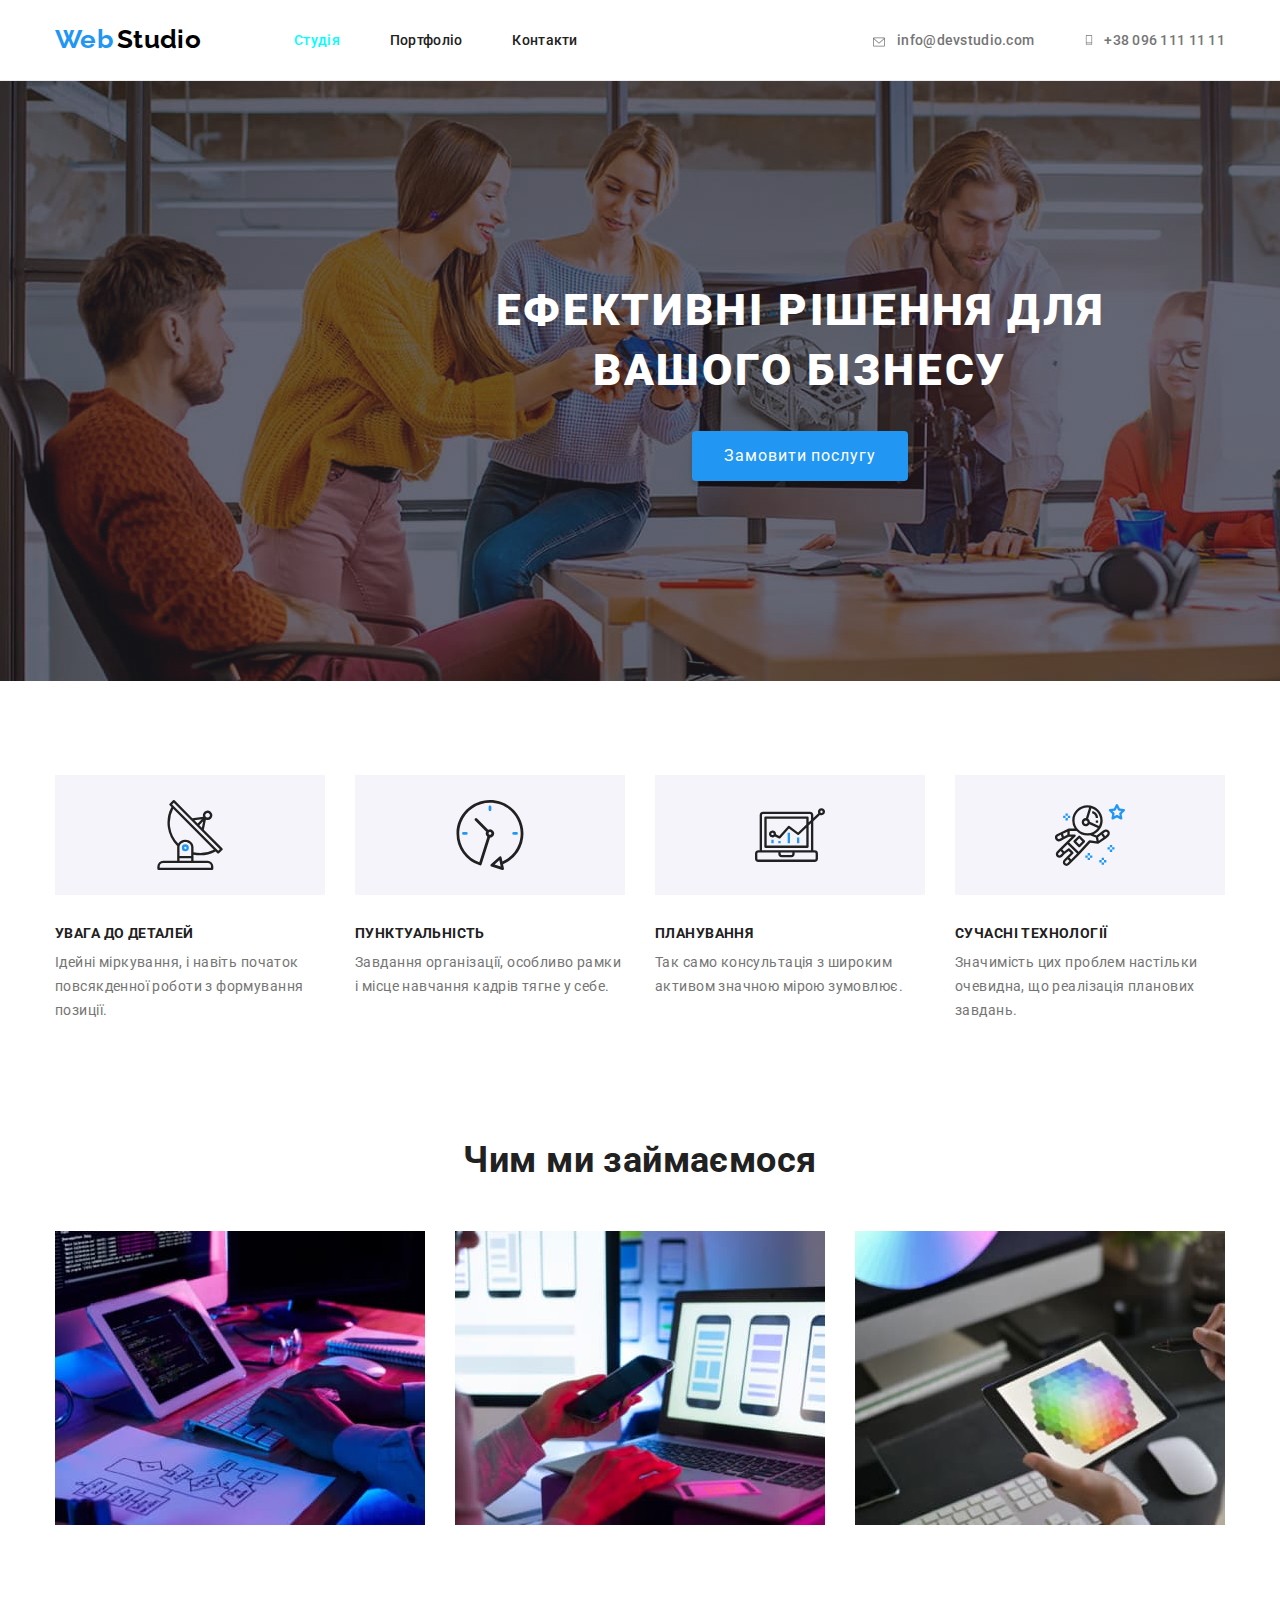
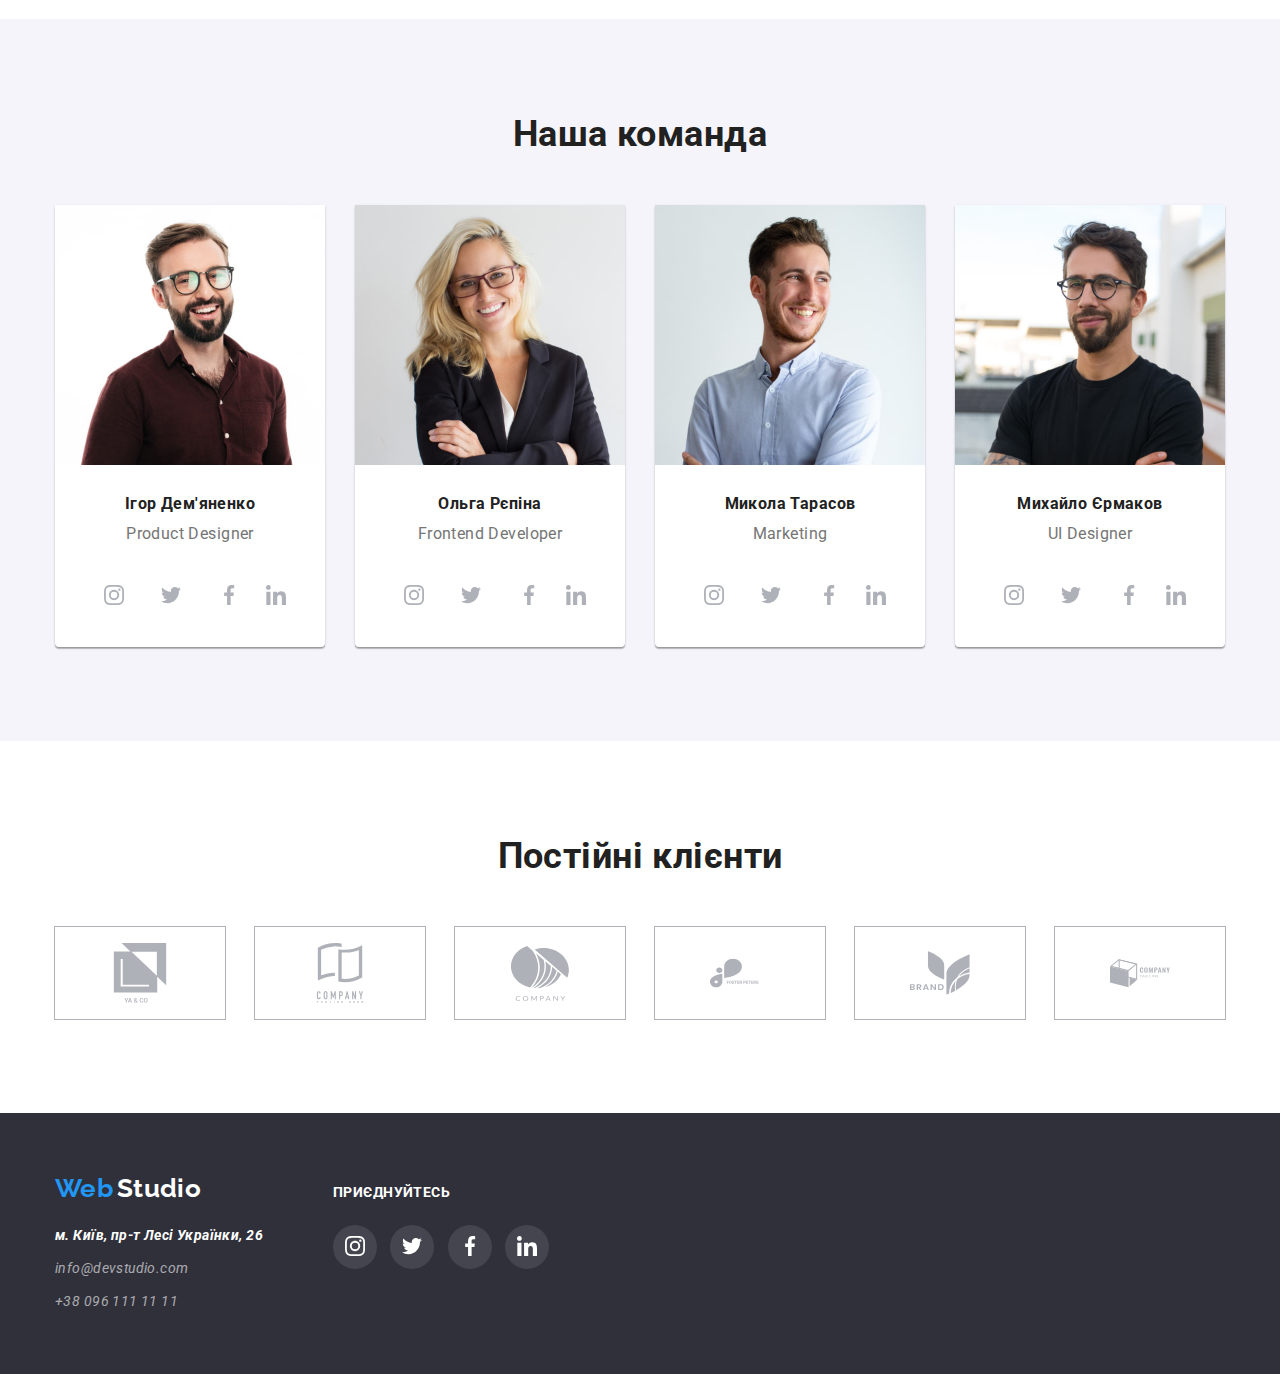
==== index.html @ c8d05479 "hw" ====
<!DOCTYPE html>
<html lang="uk">
  <head>
    <meta charset="UTF-8" />
    <meta http-equiv="X-UA-Compatible" content="IE=edge" />
    <meta name="viewport" content="width=, initial-scale=1.0" />
    <title>Студія</title>

    <link
      href="https://fonts.googleapis.com/css2?family=Raleway:wght@700&family=Roboto:wght@400;500;700;900&display=swap"
      rel="stylesheet"
    />
    <link
      rel="stylesheet"
      href="https://cdnjs.cloudflare.com/ajax/libs/modern-normalize/1.1.0/modern-normalize.min.css"
    />
    <link rel="stylesheet" href="./styles/styles.css" />
  </head>
  <body class="page">
    <header class="header">
      <div class="container">
        <div class="main-nav">
          <a href="https://denysabramets.github.io/goit-markup-hw-02/index.html" class="logo ">
            <span lang="en" class="logo-link">Web</span>
            <span lang="en" class="logo-black">Studio</span>
          </a>
          
          <nav>
            <ul class="site-nav list">
              <li class="item"><a href="./index.html" class="link current">Студія</a></li>
              <li class="item"><a href="./portfolio.html" class="link">Портфоліо</a></li>
              <li class="item"><a href="#" class="link">Контакти</a></li>
            </ul>
          </nav>
          <ul class="link-nav list">
            <li class="item " >
              
              <a href="mailto:info@devstudio.com" class="link"><svg width="16px" height="12px" class="icon-mail"><use href="./images/icon.svg#icon-mail"></use></svg>info@devstudio.com</a 
                
              >
            </li>
            <li class="item logo-phone">
              <a href="tel:+380961111111" class="link"><svg width="10px" height="16px" class="icon-mail">
                <use href="./images/icon.svg#icon-Phone"></use>
              </svg>+38 096 111 11 11</a>
            </li>
          </ul>
        </div>
    </div>
    </header>
    <main>
      <section class="hero">
        <h1 class="title">Ефективні рішення для <br> вашого бізнесу</h1>
        <button type="button" class="button">Замовити послугу</button>
      </section>
      <section class="section first">
        <h2 hidden class="visually-hidden">наші особливості</h2>
        <div class="container">
          
          <ul class="features list">
          <li class="box ">
            <div class="icon-features"><svg width="70px" height="70px">
              <use href="./images/icon.svg#icon-antenna"></use>
            </svg></div>
            <h3 class="features-title" >УВАГА ДО ДЕТАЛЕЙ</h3>
            <p class="features-text">
              Ідейні міркування, і навіть початок повсякденної роботи з
              формування позиції.
            </p>
          </li>
          <li class="box ">
            <div class="icon-features"><svg width="70px" height="70px">
                <use href="./images/icon.svg#icon-clock"></use>
              </svg></div>
            <h3 class="features-title">ПУНКТУАЛЬНІСТЬ</h3>
            <p class="features-text">
              Завдання організації, особливо рамки і місце навчання кадрів тягне
              у себе.
            </p>
          </li>
          <li class="box ">
            <div class="icon-features"><svg width="70px" height="70px">
                <use href="./images/icon.svg#icon-diagram"></use>
              </svg></div>
            <h3 class="features-title">ПЛАНУВАННЯ</h3>
            <p class="features-text">
              Так само консультація з широким активом значною мірою зумовлює.
            </p>
          </li>
          <li class="box ">
            <div class="icon-features"><svg width="70px" height="70px">
                <use href="./images/icon.svg#icon-astronaut"></use>
              </svg></div>
            <h3 class="features-title">СУЧАСНІ ТЕХНОЛОГІЇ</h3>
            <p class="features-text">
              Значимість цих проблем настільки очевидна, що реалізація планових
              завдань.
            </p>
          </li>
        </ul></div>
      </section>
      
      <section class="section ">
        <div class="container">
          <h2 class="item">Чим ми займаємося</h2>
          <div class="flex">
          <img class="box" src="./images/box7.jpg" alt="робота за планшетом" width="370" height="294" />
          <img class="box" src="./images/box6.jpg" alt="робота за телефоном і ноутбуком" width="370"  height="294"/>
          <img class="box" src="./images/box5.jpg" alt="робота за маленьким планшетом" width="370" height="294" /></div>
        </div>
      </section>
      <section class="section last">
    
        <div class="container">
          <h2 class="team">Наша команда</h2>
          <ul class="list-team list">
          <li class="section-image">
            <img class="img" src="./images/box4.jpg" alt="людина яка працює в компаніЇ" width="270" height="260"/>
            <h3 class="name">Ігор Дем'яненко</h3>
            <p lang="en" class="text">Product Designer</p>
            <div >
              <ul class=" list">
                <li class="icon-team">
                  <a href="https://www.instagram.com/" target="blank" rel="noreferrer noopener">
                  <svg class="icon-sprite" width="20px" height="20px">
                  <use href="./images/icon.svg#icon-instagram"></use>
                </svg></a></li>
                <li class="icon-team">
                  <a href="https://twitter.com/" target="blank" rel="noreferrer noopener">
                    <svg class="icon-sprite" width="20px" height="20px">
                      <use href="./images/icon.svg#icon-twitter"></use>
                    </svg></a>
                </svg></li>
                <li class="icon-team"><a href="https://www.facebook.com/" target="blank" rel="noreferrer noopener">
                  <svg class="icon-sprite" width="20px" height="20px">
                    <use href="./images/icon.svg#icon-facebook"></use>
                  </svg></a></li>
                <li class="icon-team"><a href="https://www.linkedin.com/" target="blank" rel="noreferrer noopener">
                  <svg class="icon-sprite" width="20px" height="20px">
                    <use href="./images/icon.svg#icon-linkedin"></use>
                  </svg></a></li>
              </ul>
              
              
            </div>
          </li>
          <li class="section-image">
            <img class="img" src="./images/box3.jpg" alt="людина яка працює в компаніЇ" width="270" height="260"/>
            <h3 class="name">Ольга Рєпіна</h3>
            <p lang="en" class="text">Frontend Developer</p>
            <div>
              <ul class=" list">
                <li class="icon-team">
                  <a href="https://www.instagram.com/" target="blank" rel="noreferrer noopener">
                    <svg class="icon-sprite" width="20px" height="20px">
                      <use href="./images/icon.svg#icon-instagram"></use>
                    </svg></a>
                </li>
                <li class="icon-team">
                  <a href="https://twitter.com/" target="blank" rel="noreferrer noopener">
                    <svg class="icon-sprite" width="20px" height="20px">
                      <use href="./images/icon.svg#icon-twitter"></use>
                    </svg></a>
                  </svg>
                </li>
                <li class="icon-team"><a href="https://www.facebook.com/" target="blank" rel="noreferrer noopener">
                    <svg class="icon-sprite" width="20px" height="20px">
                      <use href="./images/icon.svg#icon-facebook"></use>
                    </svg></a></li>
                <li class="icon-team"><a href="https://www.linkedin.com/" target="blank" rel="noreferrer noopener">
                    <svg class="icon-sprite" width="20px" height="20px">
                      <use href="./images/icon.svg#icon-linkedin"></use>
                    </svg></a></li>
              </ul>
            
            
            </div>
          </li>
          <li class="section-image">
            <img class="img" src="./images/box2.jpg" alt="людина яка працює в компаніЇ" width="270" height="260"/>
            <h3 class="name">Микола Тарасов</h3>
            <p lang="en" class="text">Marketing</p>
            <div>
              <ul class=" list">
                <li class="icon-team">
                  <a href="https://www.instagram.com/" target="blank" rel="noreferrer noopener">
                    <svg class="icon-sprite" width="20px" height="20px">
                      <use href="./images/icon.svg#icon-instagram"></use>
                    </svg></a>
                </li>
                <li class="icon-team">
                  <a href="https://twitter.com/" target="blank" rel="noreferrer noopener">
                    <svg class="icon-sprite" width="20px" height="20px">
                      <use href="./images/icon.svg#icon-twitter"></use>
                    </svg></a>
                  </svg>
                </li>
                <li class="icon-team"><a href="https://www.facebook.com/" target="blank" rel="noreferrer noopener">
                    <svg class="icon-sprite" width="20px" height="20px">
                      <use href="./images/icon.svg#icon-facebook"></use>
                    </svg></a></li>
                <li class="icon-team"><a href="https://www.linkedin.com/" target="blank" rel="noreferrer noopener">
                    <svg class="icon-sprite" width="20px" height="20px">
                      <use href="./images/icon.svg#icon-linkedin"></use>
                    </svg></a></li>
              </ul>
            
            
            </div>
          </li>
          <li class="section-image">
            <img class="img" src="./images/box1.jpg" alt="людина яка працює в компаніЇ" width="270" height="260"/>
            <h3 class="name">Михайло Єрмаков</h3>
            <p lang="en" class="text">UI Designer</p>
            <div>
              <ul class=" list">
                <li class="icon-team">
                  <a href="https://www.instagram.com/" target="_blank" rel="noreferrer noopener">
                    <svg class="icon-sprite" width="20px" height="20px">
                      <use href="./images/icon.svg#icon-instagram"></use>
                    </svg></a>
                </li>
                <li class="icon-team">
                  <a href="https://twitter.com/" target="_blank" rel="noreferrer noopener">
                    <svg class="icon-sprite" width="20px" height="20px">
                      <use href="./images/icon.svg#icon-twitter"></use>
                    </svg></a>
                  </svg>
                </li>
                <li class="icon-team"><a href="https://www.facebook.com/" target="_blank" rel="noreferrer noopener">
                    <svg class="icon-sprite" width="20px" height="20px">
                      <use href="./images/icon.svg#icon-facebook"></use>
                    </svg></a></li>
                <li class="icon-team"><a href="https://www.linkedin.com/" target="_blank" rel="noreferrer noopener">
                    <svg class="icon-sprite" width="20px" height="20px">
                      <use href="./images/icon.svg#icon-linkedin"></use>
                    </svg></a></li>
              </ul>
            
            
            </div>
          </li>
        </ul>
      </div>
      </section>
      <section class="section  list">
        <div class="container">
          <h2 class="team">Постійні клієнти</h2>
          <ul class="clients list">
            <li >
                <a class="clients-sprite" href="#" target="_blank" rel="noopener no referrer"><svg width="106px" height="60px">
                    <use href="./images/icon.svg#icon-ya-co"></use>
                  </svg>
                </a>
              
            </li>
            <li >
              <a  class="clients-sprite" href="#" target="_blank" rel="noopener no referrer"><svg width="106px" height="60px">
                  <use href="./images/icon.svg#icon-company-tegline"></use>
                </svg>
              </a>
            </li>
            <li >
              <a class="clients-sprite" href="#" target="_blank" rel="noopener no referrer"><svg width="106px" height="60px">
                  <use href="./images/icon.svg#icon-company"></use>
                </svg>
              </a>
            </li>
            <li >
              <a class="clients-sprite" href="#" target="_blank" rel="noopener no referrer"><svg width="106px" height="60px">
                  <use href="./images/icon.svg#icon-foster"></use>
                </svg>
              </a>
            </li>
            <li >
              <a class="clients-sprite" href="#" target="_blank" rel="noopener no referrer"><svg width="106px" height="60px">
                  <use href="./images/icon.svg#icon-brand"></use>
                </svg>
              </a>
            </li>
            <li >
              <a class="clients-sprite" href="#" target="_blank" rel="noopener no referrer"><svg width="106px" height="60px">
                  <use href="./images/icon.svg#icon-cube"></use>
                </svg>
              </a> 
            </li>
          </ul>

        </div>
      </section>
    </main>
    <footer class="footer">
      <div class="container">
        <div class="two-box">
          <div class="footer-adress">
            <div class="down"><a href="https://denysabramets.github.io/goit-markup-hw-02/index.html" class="logo ">
                <span lang="en" class="logo-link">Web</span>
                <span lang="en" class="logo-header">Studio</span>
              </a></div>
            <address class="address">
              <ul class=" list">
                <li class="adress-up">
                  <a href="https://goo.gl/maps/JBx5iPBna97AmBD86" target="_blank" rel="noopener noreferrer noflow"
                    class="address-map">м. Київ, пр-т Лесі Українки, 26</a>
                </li>
                <li class="adress-down">
                  <a href="mailto:info@devstudio.com" class="address-text">info@devstudio.com</a>
                </li>
                <li class="adress-down">
                  <a href="tel:+380961111111" class="address-text">+38 096 111 11 11</a>
                </li>
              </ul>
            </address>
          </div>
          <div class="footer-sprite">
            <h2 class="footer-post">Приєднуйтесь</h2>
            <ul class=" sprite list">
              <li class="display">
                <a class="box-sprite" href="https://www.instagram.com/" target="_blank" rel="noreferrer noopener">
                  <svg class="icon-sprite" width="20px" height="20px">
                    <use href="./images/icon.svg#icon-instagram"></use>
                  </svg></a>
              </li>
              <li class="display">
                <a class="box-sprite" href="https://twitter.com/" target="_blank" rel="noreferrer noopener">
                  <svg class="icon-sprite" width="20px" height="20px">
                    <use href="./images/icon.svg#icon-twitter"></use>
                  </svg></a>
                </svg>
              </li>
              <li class="display"><a class="box-sprite" href="https://www.facebook.com/" target="_blank"
                  rel="noreferrer noopener">
                  <svg class="icon-sprite" width="20px" height="20px">
                    <use href="./images/icon.svg#icon-facebook"></use>
                  </svg></a></li>
              <li class="display"><a class="box-sprite" href="https://www.linkedin.com/" target="_blank"
                  rel="noreferrer noopener">
                  <svg class="icon-sprite" width="20px" height="20px">
                    <use href="./images/icon.svg#icon-linkedin"></use>
                  </svg></a></li>
            </ul>
          
          
          </div>
        </div>

    
    </div>
      
    </footer>
  </body>
</html>
---- styles/styles.css ----
:root {
  --primary-text-color: #212121;
  --title-text-color: #757575;
  --white-color: #ffffff;
  --blue-color: #2196f3;
  --black-color: #000000;
  --address-text-color: rgba(255, 255, 255, 0.6);
  --primary-background: #f5f5f5;
  --secondary-background: #2f303a;
  --section-background: #f5f4fa;
}
.list {
  list-style: none;
  padding: 0;
  margin: 0;
}

.container {
  margin-left: auto;
  margin-right: auto;
  width: 1200px;
  padding-left: 15px;
  padding-right: 15px;
  
}

.section {
  padding-top: 94px;
  padding-bottom: 94px;
}
.page {
  background-color: var(--white-color);
  color: var(--primary-text-color);
  font-family: Roboto, sans-serif;
  font-weight: 700;
  letter-spacing: 0.03em;
  font-size: 14px;
}
.logo-link {
  color: #2196f3;
  font-family: "Raleway", sans-serif;

  font-size: 26px;
  line-height: 1.2;
}

.header {
  border-bottom: 1px solid #ececec;
}
.logo-header {
  color: var(--white-color);
  font-family: "Raleway", sans-serif;
  font-size: 26px;
  line-height: 1.2;
}
.logo-black {
  color: var(--black-color);
  font-family: "Raleway", sans-serif;
  font-size: 26px;
  line-height: 1.2;
}

/* Навігація */
.up {
  margin-left: 215px;
}

.site-nav {
  display: flex;
  margin-left: 93px;
}
.site-nav .item + .item {
  margin-left: 50px;
}
/* .site-nav>.item:not(:last-child){
  margin-right: 50px;
} */
.link-nav {
  display: flex;
  align-items: baseline;
  margin-left: auto;
  text-align: center;

}
.link-nav .item + .item {
  margin-left: 50px;
}
.main-nav {
  display: flex;
  align-items: center;
}
.site-nav .link {
  display: block;
  padding-top: 32px;
  padding-bottom: 32px;
  font-weight: 500;
  line-height: 1.15;
  letter-spacing: 0.02em;
  text-decoration: none;
  color: var(--primary-text-color);
}
.site-nav .link:hover,
.site-nav .link:focus {
  color: var(--blue-color);
}

.logo-black:active,
.logo-link:active,
.site-nav .link:active {
  color: red;
}
.site-nav .link.current {
  color: aqua;
}
.link-nav .link {
  font-weight: 500;
  font-size: 14px;
  line-height: 1.15;
  letter-spacing: 0.02em;
  text-decoration: none;
  color: var(--title-text-color);
  
}
.link-nav .item{
justify-items: center;}
.link-nav .link:hover,
.link-nav .link:focus {
  color: var(--blue-color);
}
.link-nav .link:active {
  color: tomato;
}
.icon-mail{
  margin-right:10px;
  fill: currentColor;
    vertical-align: -0.17em;
  
    
  }
  .link-nav .icon-mail:hover,.icon-mail:focus{
    fill:var(--blue-color)
  }




/* class="Hero" */
.hero {
  background-color: var(--secondary-background);
  height: 600px;
  min-width: 1600px;
  text-align: center;
  background-image: linear-gradient(
      to right,
      rgba(47, 48, 58, 0.4),
      rgba(47, 48, 58, 0.4)
    ),
    url(../images/background.jpg);
  background-repeat: no-repeat;
  background-size: cover;
  background-position: center;
  margin-left: auto;
  margin-right: auto;
  /* url(../images/background.jpg) */
}


.hero .title {
  color: var(--white-color);
  margin-top: 0;
  margin-bottom: 30px;
  padding-top: 200px;
  font-weight: 900;
  font-size: 44px;
  line-height: 1.36;
  text-align: center;
  letter-spacing: 0.06em;
  text-transform: uppercase;
}

/* class="Features" */
.features-text {
  color: var(--title-text-color);

  font-weight: 400;
  line-height: 1.71;
  margin-top: 10px;
  margin-bottom: 0px;
  min-width: 270px;
}
.features {
  display: flex;
  height: 270px;
}
.features .box + .box {
  margin-left: 30px;
}
.features .box {
  display: block;
}

.flex {
  display: flex;
}

.flex .box + .box {
  margin-left: 30px;
}

.features-title {
  margin-top: 0px;
  margin-bottom: 0px;
  font-weight: 700;
  font-size: 14px;
  line-height: 16px;
  letter-spacing: 0.03em;
  text-transform: uppercase;
  color: var(--primary-text-color);
}
.icon-features{
display: inline-flex;
background-color: #f5f4fa;
align-items: center;
justify-content: center;
width: 270px;
height: 120px;
margin-bottom: 30px;

}
.icon-team{
  display:inline-flex;
    justify-content: center;
    align-items: center;
    width: 44px;
    height: 44px;
    margin-bottom: 30px;
    border-radius: 50%;
    fill:#AFB1B8;
    
}
.icon-team>:hover,
.icon-team>:focus{
  background-color: var(--blue-color);
  box-shadow: 0px 4px 4px 0px #00000040;
  fill: var(--white-color);
  
}
.icon-team:not(:last-child){
      margin-left: 10px;
}

.icon-team>a{
  display: inline-flex;
  padding: 12px;
  fill: #AFB1B8;
  border-radius: 50%;
}









/* class="TEAM" */
.section .team,
.section .item {
  font-size: 36px;
  line-height: 1.17;
  text-align: center;
  margin-top: 0px;
  margin-bottom: 50px;
}

.first {
  padding-top: 94px;
  padding-bottom: 0px;
}

.list-team {
  display: flex;
}

.section-image {
  box-shadow: 0px 1px 3px rgba(0, 0, 0, 0.12), 0px 1px 1px rgba(0, 0, 0, 0.14),
    0px 2px 1px rgba(0, 0, 0, 0.2);
  border-radius: 0px 0px 4px 4px;
  background-color: #ffffff;
  width: 270px;
  text-align: center;
}
.section-image .name {
  margin-top: 30px;
  margin-bottom: 0px;
}
.section-image .img {
  display: block;
}
.section-image:not(:last-child) {
  margin-right: 30px;
}
.last {
  background-color: var(--section-background);
}

.list-team .text {
  color: var(--title-text-color);
  font-weight: 400;
  font-size: 16px;
  line-height: 1.19;
  margin-bottom: 30px;
  margin-top: 10px;
}
/* Clients */
.clients{
  display: flex;
}
.clients-sprite{
  outline: 1px solid #AFB1B8 ;
  display: flex;
  justify-content: center;
  align-items: center;
  width: 170px;
  height: 92px;
  fill: #AFB1B8;
  padding: 16px 32px;

}

.clients>li:not(:last-child){
  margin-right: 30px;
}
.clients-sprite:hover,
.clients-sprite:focus{
  fill:var(--blue-color);
  outline: 1px solid var(--blue-color)
  
}
/* Футер */
.footer {
  background-color: var(--secondary-background);
  
}
.footer-adress{
  display: inline-block;
}



.down {
  padding-top: 60px;
  
}


.address-text {
  color: var(--address-text-color);
  font-weight: 400;
  line-height: 1.71;

  text-decoration: none;
}
.address-map {
  color: var(--white-color);

  line-height: 1.71;

  text-decoration: none;
}
.adress-up {
  padding-top: 20px;
}
.adress-down {
  margin-top: 9px;
}
.address {
  padding-bottom: 60px;
}

.address-text:hover,
.address-text:focus {
  color: var(--blue-color);
}
.address-text:active,
.address-map:active {
  color: tomato;
}
/* Button */
.hero .button {
  background-color: var(--blue-color);
  color: var(--white-color);
  cursor: pointer;
  font-family: inherit;
  font-size: 16px;
  line-height: 1.88;
  letter-spacing: 0.06em;
  border: 0;
  box-shadow: 0px 4px 4px rgba(0, 0, 0, 0.15);
  border-radius: 4px;
  padding: 10px 32px;
  display: inline-block;
  min-width: 216px;
  text-align: center;
}
/* Футер sprite */
.footer-sprite {
  display: inline-block;
  margin-left: 70px;
}
.two-box{
  display: inline-flex;
  align-items: baseline;
  
}
.display{
  display: inline-flex;
    justify-content: center;
    align-items: center;
    width: 44px;
    height: 44px;
    margin-top: 20px;
    border-radius: 50%;
    fill: #AFB1B8;
    background-color:rgba(255, 255, 255, 0.1);

}
.box-sprite{
  fill:var(--white-color);
  padding: 12px;
  
}
.display:hover,
.display:focus{
  background: var(--blue-color);
}
.display:not(:last-child){
  margin-right: 10px;
}




.footer-post{
  font-size: 14px;
  line-height: 1.33px;
  letter-spacing: 0.03em;
  text-transform: uppercase;
  color: var(--white-color);
}




/* ПОРТФОЛІО */

/* Кнопки Флекс */
.filters {
  display: flex;
  justify-content: center;
  margin-bottom: 66px;
}
.filters .box + .box {
  margin-left: 8px;
}
.gallery {
  display: flex;
  flex-wrap: wrap;
  width: 1200px;
}
.gallery .card {
  width: 370px;
  margin-right: 30px;
  margin-bottom: 30px;
}

.card {
  background-color: var(--white-color);
  display:inline-block;
}

.card:hover,
.card:focus{

  box-shadow: 0px 3px 1px rgba(0, 0, 0, 0.1), 0px 1px 2px rgba(0, 0, 0, 0.08),
      0px 2px 2px rgba(0, 0, 0, 0.12);
}
img {
  display: block;
}
.gallery .card:nth-child(3n) {
  margin-right: 0;
}

.gallery .card:nth-last-child(-n + 3) {
  margin-bottom: 0;
}

.text-card,
.logo {
  text-decoration: none;
}
.card .box {
  padding-left: 24px;
  padding-right: 24px;
  padding-top: 20px;
  border-left: 1px solid #eeeeee;
  border-right: 1px solid #eeeeee;
  border-bottom: 1px solid #eeeeee;
}

.filters .button {
  background-color: var(--section-background);
  color: var(--primary-text-color);
  cursor: pointer;
  font-weight: 500;
  font-size: 16px;
  line-height: 1.62;
  border: 1px solid transparent;
  
  border-radius: 4px;
  padding: 6px 25px;
  display: inline-block;
  text-align: center;
}
.filters .button:hover,
.filters .button:focus,
.address-text:hover,
.address-text:focus {
  color: var(--white-color);
  box-shadow: 0px 3px 1px rgba(0, 0, 0, 0.1), 0px 1px 2px rgba(0, 0, 0, 0.08),
      0px 2px 2px rgba(0, 0, 0, 0.12);
      background: var(--blue-color);
}
.filters .button:active,
.hero .button:active {
  color: tomato;
}
.gallery-item {
  font-size: 18px;
  line-height: 2;
  color: var(--primary-text-color);
  margin-top: 20px;
  margin-bottom: 0px;
}

.gallery-text {
  font-weight: 400;
  font-size: 16px;
  line-height: 1.88;
  color: var(--title-text-color);
  margin-top: 4px;
  margin-bottom: 20px;
}
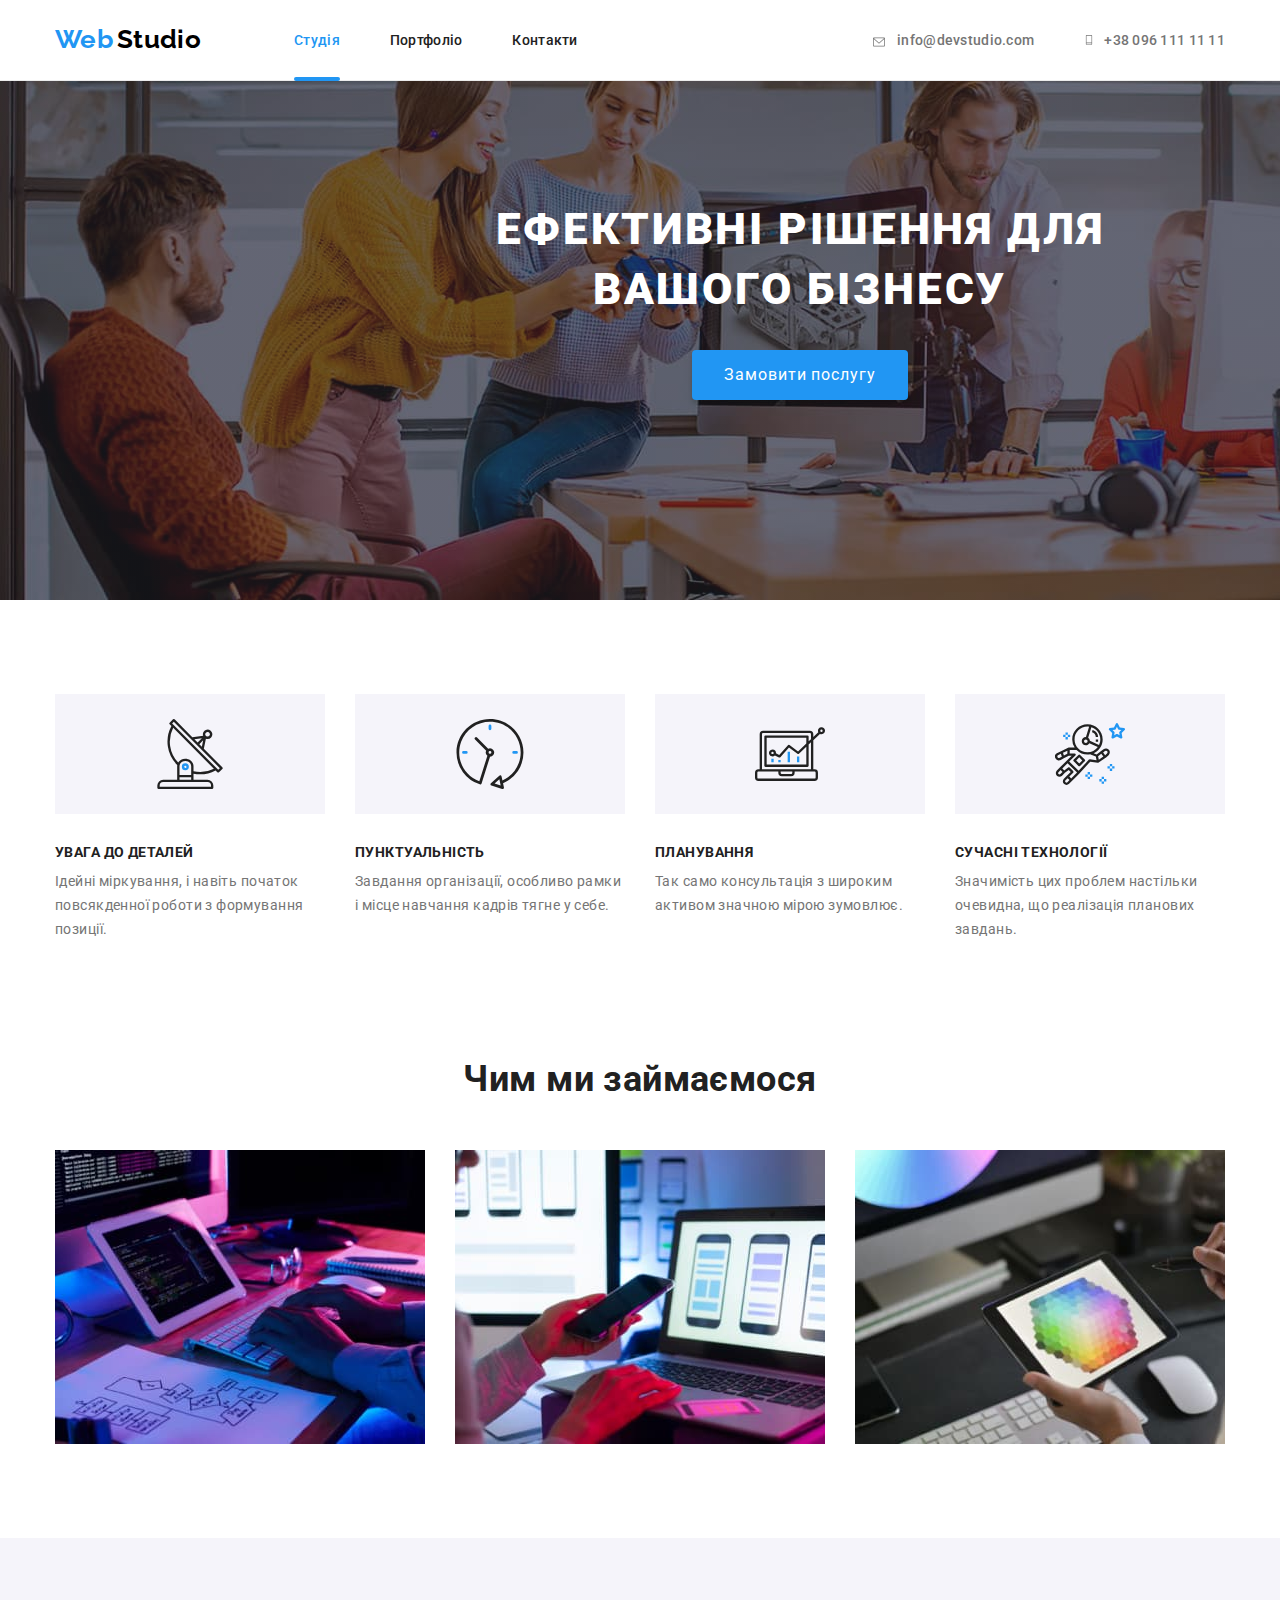
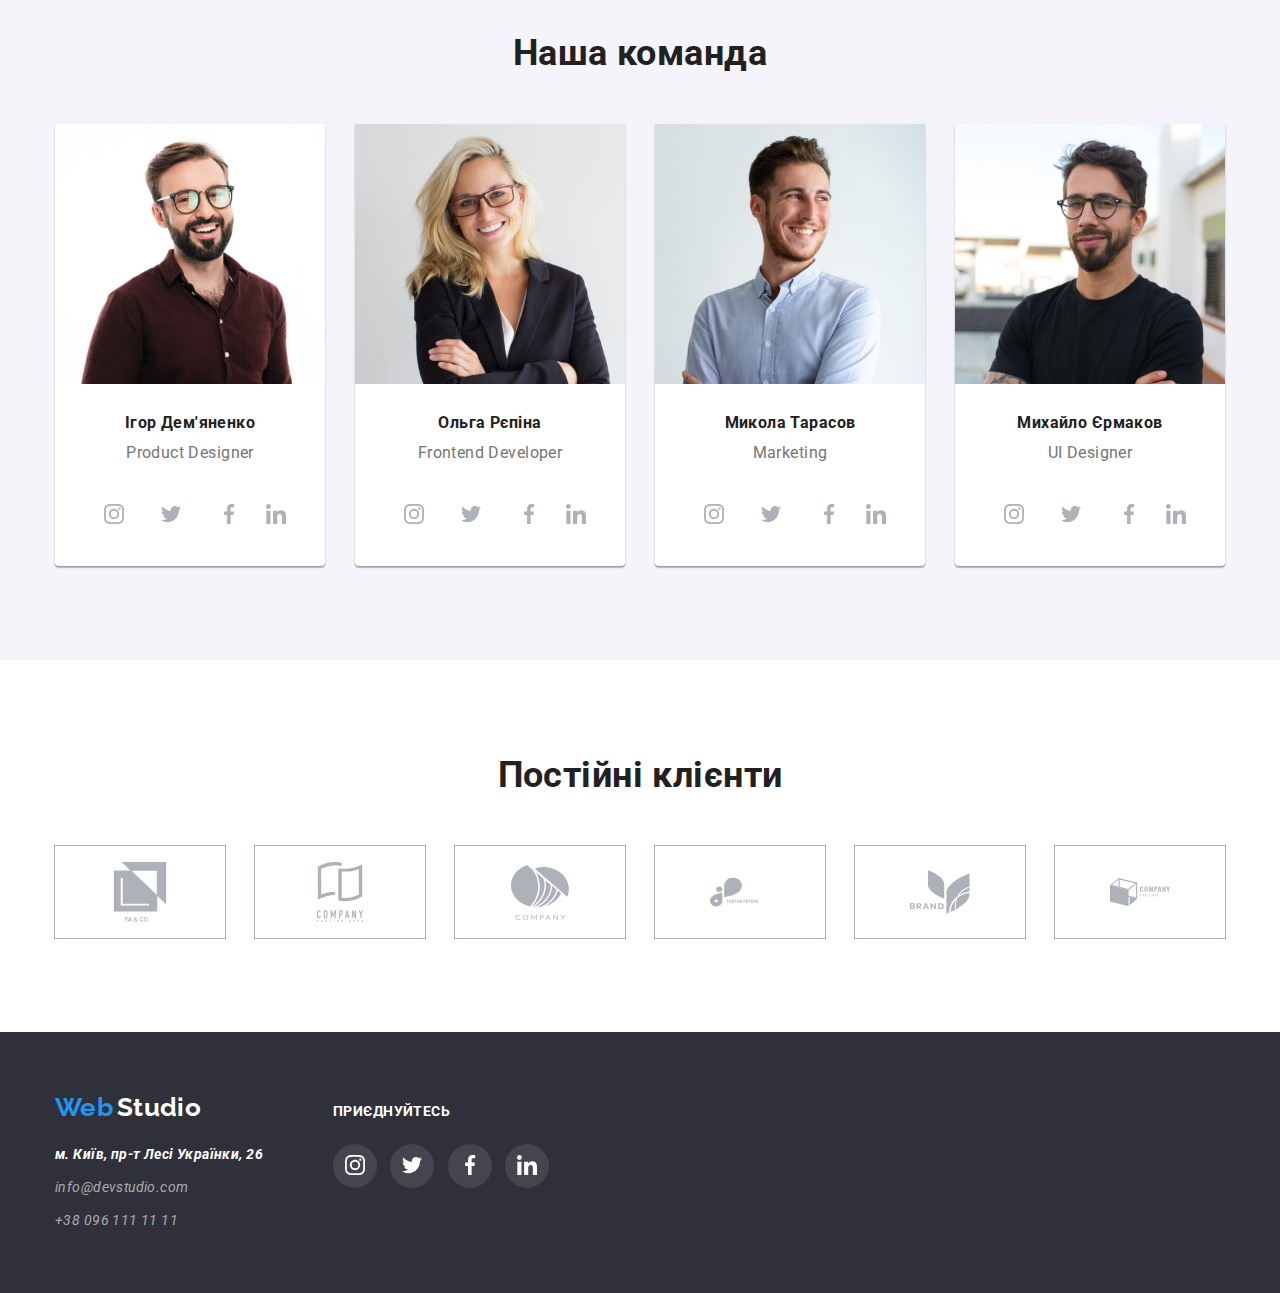
==== commit 40b30110: "hw" ====
--- a/index.html
+++ b/index.html
@@ -51,8 +51,20 @@
     <main>
       <section class="hero">
         <h1 class="title">Ефективні рішення для <br> вашого бізнесу</h1>
-        <button type="button" class="button">Замовити послугу</button>
-      </section>
+        <button type="button" class="button" data-modal-open>Замовити послугу</button>
+        <div class="backdrop is-hidden container" data-modal >
+          <div class="modal">
+            <button type="button" class="modal-button" data-modal-close>
+              <svg >
+                <use href="./images/icon.svg#icon-close-black"></use>
+              </svg>
+            </button>
+          </div>
+        </div>
+      </section>
+      
+      
+
       <section class="section first">
         <h2 hidden class="visually-hidden">наші особливості</h2>
         <div class="container">
@@ -130,7 +142,7 @@
                     <svg class="icon-sprite" width="20px" height="20px">
                       <use href="./images/icon.svg#icon-twitter"></use>
                     </svg></a>
-                </svg></li>
+                </li>
                 <li class="icon-team"><a href="https://www.facebook.com/" target="blank" rel="noreferrer noopener">
                   <svg class="icon-sprite" width="20px" height="20px">
                     <use href="./images/icon.svg#icon-facebook"></use>
@@ -161,7 +173,7 @@
                     <svg class="icon-sprite" width="20px" height="20px">
                       <use href="./images/icon.svg#icon-twitter"></use>
                     </svg></a>
-                  </svg>
+                  
                 </li>
                 <li class="icon-team"><a href="https://www.facebook.com/" target="blank" rel="noreferrer noopener">
                     <svg class="icon-sprite" width="20px" height="20px">
@@ -193,7 +205,7 @@
                     <svg class="icon-sprite" width="20px" height="20px">
                       <use href="./images/icon.svg#icon-twitter"></use>
                     </svg></a>
-                  </svg>
+                  
                 </li>
                 <li class="icon-team"><a href="https://www.facebook.com/" target="blank" rel="noreferrer noopener">
                     <svg class="icon-sprite" width="20px" height="20px">
@@ -225,7 +237,7 @@
                     <svg class="icon-sprite" width="20px" height="20px">
                       <use href="./images/icon.svg#icon-twitter"></use>
                     </svg></a>
-                  </svg>
+                  
                 </li>
                 <li class="icon-team"><a href="https://www.facebook.com/" target="_blank" rel="noreferrer noopener">
                     <svg class="icon-sprite" width="20px" height="20px">
@@ -326,7 +338,7 @@
                   <svg class="icon-sprite" width="20px" height="20px">
                     <use href="./images/icon.svg#icon-twitter"></use>
                   </svg></a>
-                </svg>
+                
               </li>
               <li class="display"><a class="box-sprite" href="https://www.facebook.com/" target="_blank"
                   rel="noreferrer noopener">
@@ -348,5 +360,14 @@
     </div>
       
     </footer>
+    <script>
+      const { height: pageHeaderHeight } = document
+        .querySelector(".page-header")
+        .getBoundingClientRect();
+
+      document.body.style.paddingTop = `${pageHeaderHeight}px`;
+    </script>
+
+    <script src="./js/modal.js"></script>
   </body>
 </html>
--- a/styles/styles.css
+++ b/styles/styles.css
@@ -46,6 +46,14 @@
 
 .header {
   border-bottom: 1px solid #ececec;
+  position: fixed;
+  width: 100%;
+  top:0;
+  left: 0;
+  min-height: 80px;
+  background-color:var(--white-color);
+  z-index: 1;
+
 }
 .logo-header {
   color: var(--white-color);
@@ -91,6 +99,7 @@
 }
 .site-nav .link {
   display: block;
+  position: relative;
   padding-top: 32px;
   padding-bottom: 32px;
   font-weight: 500;
@@ -110,8 +119,21 @@
   color: red;
 }
 .site-nav .link.current {
-  color: aqua;
-}
+  color: var(--blue-color)
+}
+
+.current::after{
+  content: "";
+  position:absolute;
+  bottom: -1px;
+  left: 0;
+  width: 100%;
+  height: 4px;
+  background-color: var(--blue-color);
+  border-radius: 2px;
+
+}
+
 .link-nav .link {
   font-weight: 500;
   font-size: 14px;
@@ -178,6 +200,56 @@
   text-transform: uppercase;
 }
 
+.backdrop {
+  position: fixed;
+  top: 50%;
+    left: 50%;
+    transform: translate(-50%, -50%);
+  
+    background: rgba(0, 0, 0, 0.2);
+    padding:536px 212px;
+  
+ 
+}
+
+ .is-hidden {
+  opacity: 0;
+  pointer-events: none;
+  visibility: hidden;
+}
+.modal-button{
+margin-left: auto;
+display: flex;
+width: 30px;
+height: 30px;
+
+justify-content: center;
+align-items: center;
+border-radius: 50% ;
+border-color: rgba(0, 0, 0, 0.1);;
+background-color: var(--white-color);
+
+
+}
+.modal-button>svg{
+  width: 18px;
+    height: 18px;
+}
+
+.modal {
+  position: absolute;
+  top: 50%;
+  left: 50%;
+  transform: translate(-50%, -50%);
+
+  min-height: 581px;
+  min-width: 528px;
+  padding: 15px;
+
+  background-color: #fff;
+}
+
+
 /* class="Features" */
 .features-text {
   color: var(--title-text-color);
@@ -474,10 +546,58 @@
   margin-right: 30px;
   margin-bottom: 30px;
 }
+.overlay{
+  position: relative;
+  overflow: hidden;
+}
+.overlay-text{
+  position: absolute;
+  opacity: 0;
+  top: 50%;
+    left: 50%;
+    transform: translate(-50%, -50%);
+    
+  padding: 63px 24px;
+  width: 312px;
+
+}
+.overlay-text:hover{
+  opacity: 1;
+}
+.overlay-text>p{
+  
+    font-weight: 400;
+    font-size: 18px;
+    line-height: 1.56;
+    
+  
+    letter-spacing: 0.03em;
+  
+    color: var(--white-color);
+    
+}
+.overlay::before{
+  content: "";
+  position: absolute;
+  background-color: rgba(33, 150, 243, 0.9);
+  width: 100%;
+  height: 100%;
+  opacity: 0;
+  padding: 63px 24px;
+  display: inline-block;
+
+
+
+}
+.overlay:hover::before{
+  opacity: 0.9;
+}
+
 
 .card {
   background-color: var(--white-color);
   display:inline-block;
+
 }
 
 .card:hover,
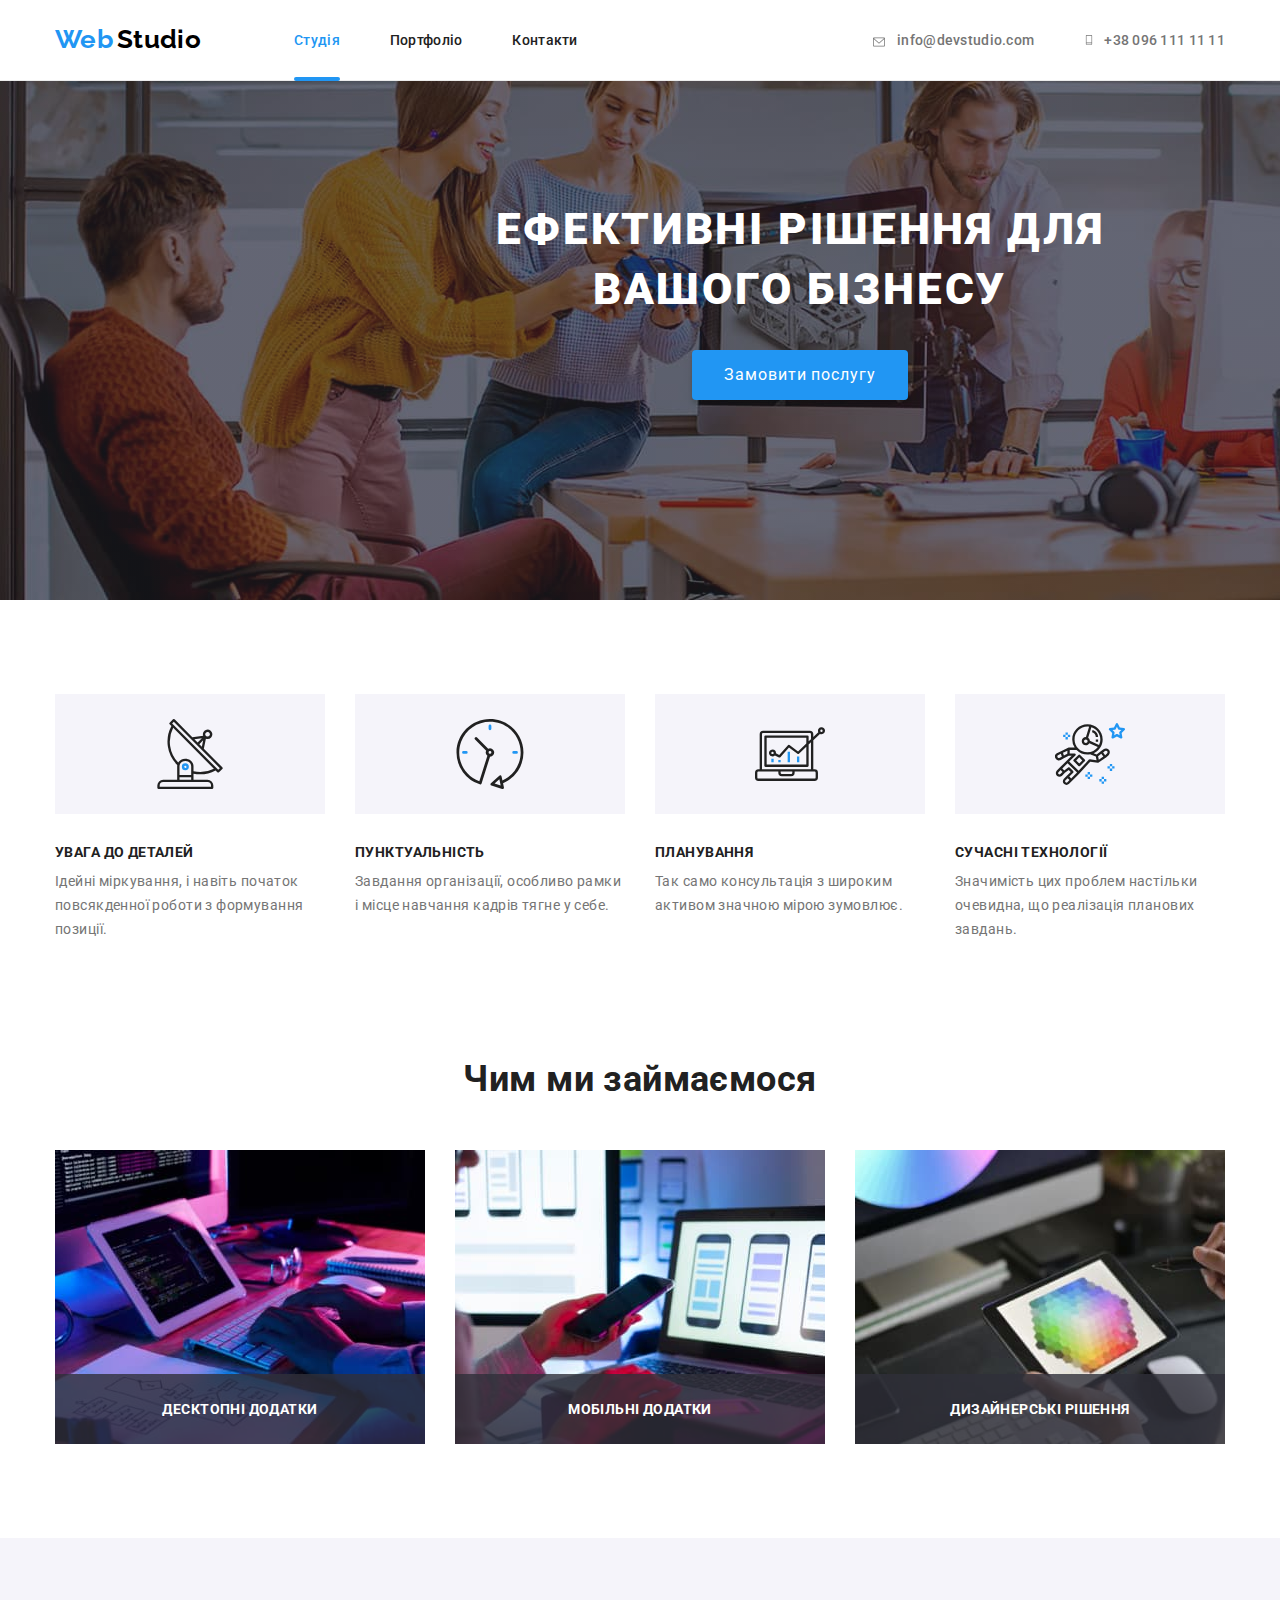
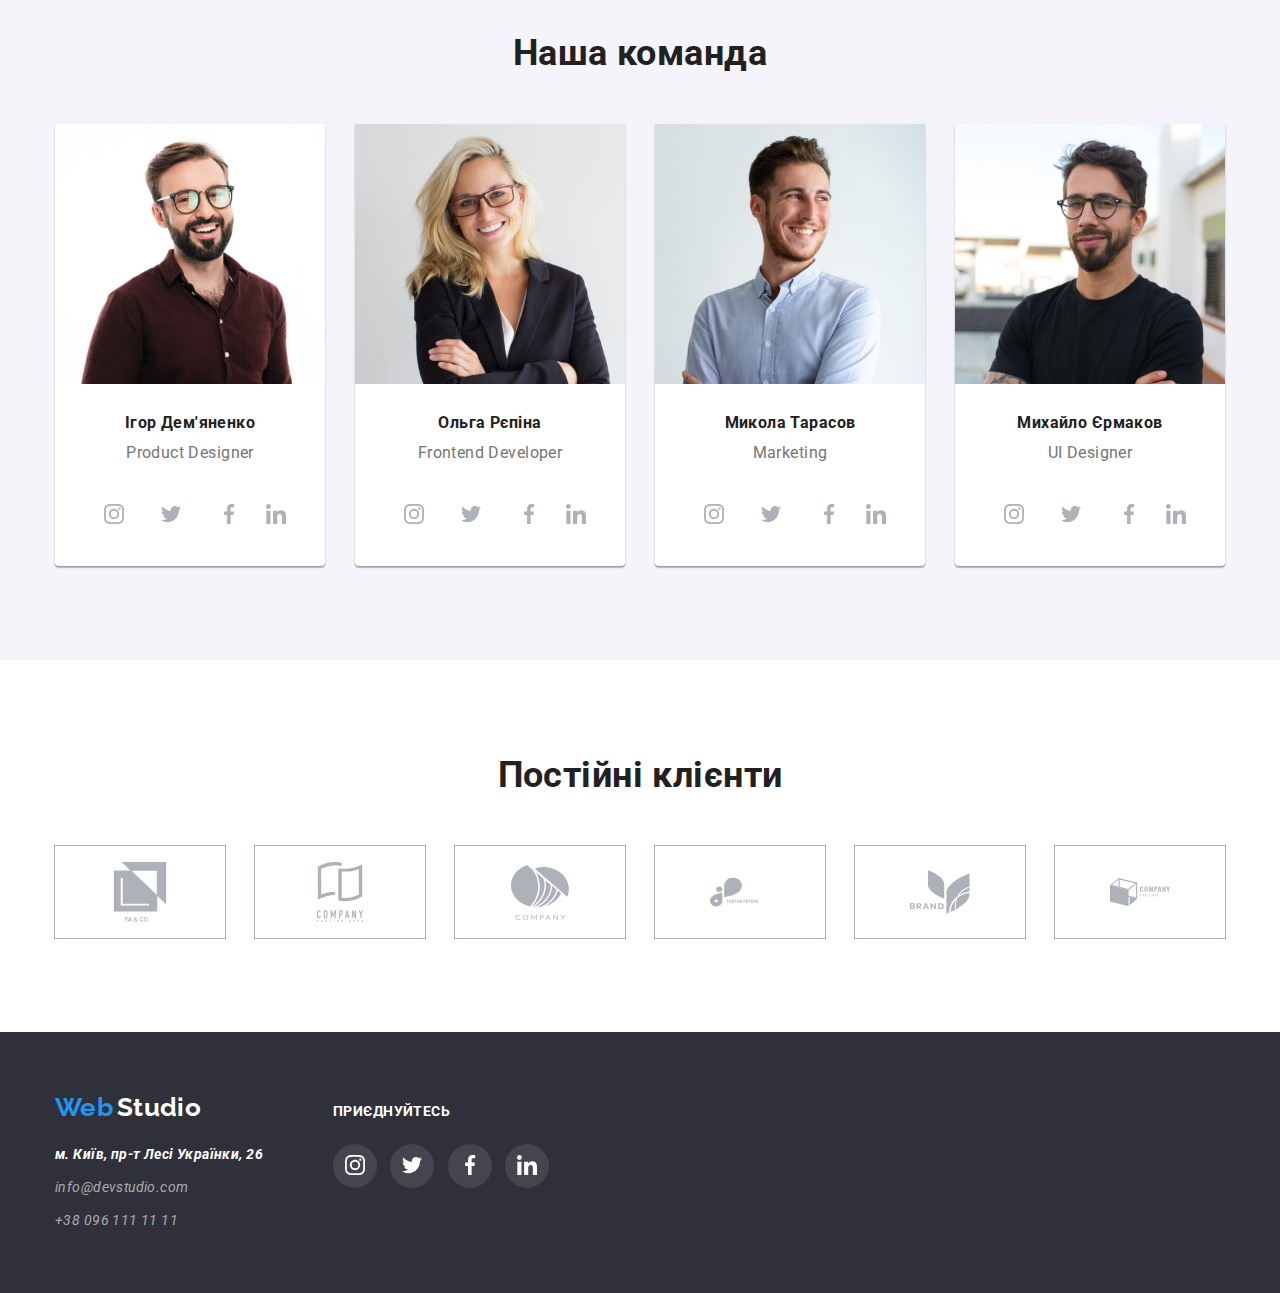
==== commit 5dead58a: "100%" ====
--- a/index.html
+++ b/index.html
@@ -116,9 +116,19 @@
         <div class="container">
           <h2 class="item">Чим ми займаємося</h2>
           <div class="flex">
-          <img class="box" src="./images/box7.jpg" alt="робота за планшетом" width="370" height="294" />
-          <img class="box" src="./images/box6.jpg" alt="робота за телефоном і ноутбуком" width="370"  height="294"/>
-          <img class="box" src="./images/box5.jpg" alt="робота за маленьким планшетом" width="370" height="294" /></div>
+            <div class="overlay-box">
+              <img class="box" src="./images/box7.jpg" alt="робота за планшетом" width="370" height="294" />
+              <div class="box-text">Десктопні додатки</div>
+            </div>
+          
+          <div class="overlay-box">
+            <img class="box" src="./images/box6.jpg" alt="робота за планшетом" width="370" height="294" />
+            <div class="box-text">Мобільні додатки</div>
+          </div>
+          <div class="overlay-box">
+            <img class="box" src="./images/box5.jpg" alt="робота за планшетом" width="370" height="294" />
+            <div class="box-text">Дизайнерські рішення</div>
+          </div></div>
         </div>
       </section>
       <section class="section last">
@@ -310,7 +320,7 @@
                 <span lang="en" class="logo-header">Studio</span>
               </a></div>
             <address class="address">
-              <ul class=" list">
+              <ul class="thumb-nav list">
                 <li class="adress-up">
                   <a href="https://goo.gl/maps/JBx5iPBna97AmBD86" target="_blank" rel="noopener noreferrer noflow"
                     class="address-map">м. Київ, пр-т Лесі Українки, 26</a>
--- a/styles/styles.css
+++ b/styles/styles.css
@@ -107,6 +107,7 @@
   letter-spacing: 0.02em;
   text-decoration: none;
   color: var(--primary-text-color);
+  transition: color 250ms cubic-bezier(0.4, 0, 0.2, 1);
 }
 .site-nav .link:hover,
 .site-nav .link:focus {
@@ -141,10 +142,13 @@
   letter-spacing: 0.02em;
   text-decoration: none;
   color: var(--title-text-color);
+  transition: color 250ms cubic-bezier(0.4, 0, 0.2, 1);
   
 }
 .link-nav .item{
-justify-items: center;}
+justify-items: center;
+}
+
 .link-nav .link:hover,
 .link-nav .link:focus {
   color: var(--blue-color);
@@ -156,6 +160,7 @@
   margin-right:10px;
   fill: currentColor;
     vertical-align: -0.17em;
+    transition: color 250ms cubic-bezier(0.4, 0, 0.2, 1);
   
     
   }
@@ -198,13 +203,17 @@
   text-align: center;
   letter-spacing: 0.06em;
   text-transform: uppercase;
+  
 }
 
 .backdrop {
+  z-index: 1;
   position: fixed;
   top: 50%;
     left: 50%;
     transform: translate(-50%, -50%);
+    transition: opacity 500ms, visibility 500ms;
+  
   
     background: rgba(0, 0, 0, 0.2);
     padding:536px 212px;
@@ -216,6 +225,7 @@
   opacity: 0;
   pointer-events: none;
   visibility: hidden;
+  
 }
 .modal-button{
 margin-left: auto;
@@ -230,10 +240,13 @@
 background-color: var(--white-color);
 
 
+
+
 }
 .modal-button>svg{
   width: 18px;
     height: 18px;
+    
 }
 
 .modal {
@@ -247,6 +260,28 @@
   padding: 15px;
 
   background-color: #fff;
+  transition: transform 3000ms cubic-bezier(0.4, 0, 0.2, 1);
+}
+/* фото картки  */
+
+.box-text{
+  display:inline-block;
+  position: absolute;
+  width: 370px;
+    height: 70px;
+    background: rgba(47, 48, 58, 0.8);
+    bottom: 0;
+      font-weight: 700;
+      font-size: 14px;
+      line-height: 16px;
+      text-align: center;
+      letter-spacing: 0.03em;
+      text-transform: uppercase;
+      color: var(--white-color);
+      padding: 27px 94px;
+}
+.overlay-box{
+  position: relative;
 }
 
 
@@ -275,7 +310,7 @@
   display: flex;
 }
 
-.flex .box + .box {
+.flex .overlay-box + .overlay-box {
   margin-left: 30px;
 }
 
@@ -308,6 +343,10 @@
     margin-bottom: 30px;
     border-radius: 50%;
     fill:#AFB1B8;
+   
+
+    
+    
     
 }
 .icon-team>:hover,
@@ -326,6 +365,9 @@
   padding: 12px;
   fill: #AFB1B8;
   border-radius: 50%;
+  transition: box-shadow 250ms cubic-bezier(0.4, 0, 0.2, 1);
+    transition: background-color 250ms cubic-bezier(0.4, 0, 0.2, 1);
+    transition: fill 250ms cubic-bezier(0.4, 0, 0.2, 1);
 }
 
 
@@ -388,7 +430,10 @@
 /* Clients */
 .clients{
   display: flex;
-}
+  transition: outline 250ms cubic-bezier(0.4, 0, 0.2, 1);
+  transition: fill 250ms cubic-bezier(0.4, 0, 0.2, 1);
+}
+
 .clients-sprite{
   outline: 1px solid #AFB1B8 ;
   display: flex;
@@ -398,6 +443,8 @@
   height: 92px;
   fill: #AFB1B8;
   padding: 16px 32px;
+  
+  
 
 }
 
@@ -431,34 +478,43 @@
   color: var(--address-text-color);
   font-weight: 400;
   line-height: 1.71;
+  transition: color 1000ms cubic-bezier(0.4, 0, 0.2, 1);
 
   text-decoration: none;
 }
+
 .address-map {
   color: var(--white-color);
 
   line-height: 1.71;
 
   text-decoration: none;
+  transition: color 250ms cubic-bezier(0.4, 0, 0.2, 1);
 }
 .adress-up {
   padding-top: 20px;
 }
 .adress-down {
   margin-top: 9px;
+  transition: color 250ms cubic-bezier(0.4, 0, 0.2, 1);
 }
 .address {
   padding-bottom: 60px;
-}
-
+  
+}
+
+.address-map:focus,
+.address-map:hover{
+  color:var(--blue-color);
+}
 .address-text:hover,
-.address-text:focus {
+.address-text:focus{
   color: var(--blue-color);
-}
-.address-text:active,
-.address-map:active {
-  color: tomato;
-}
+  
+}
+
+
+
 /* Button */
 .hero .button {
   background-color: var(--blue-color);
@@ -475,6 +531,7 @@
   display: inline-block;
   min-width: 216px;
   text-align: center;
+  
 }
 /* Футер sprite */
 .footer-sprite {
@@ -496,16 +553,20 @@
     border-radius: 50%;
     fill: #AFB1B8;
     background-color:rgba(255, 255, 255, 0.1);
-
-}
+    transition: background-color 250ms cubic-bezier(0.4, 0, 0.2, 1);
+    
+}
+
+
 .box-sprite{
   fill:var(--white-color);
   padding: 12px;
+ 
   
 }
 .display:hover,
 .display:focus{
-  background: var(--blue-color);
+  background-color: var(--blue-color);
 }
 .display:not(:last-child){
   margin-right: 10px;
@@ -546,57 +607,51 @@
   margin-right: 30px;
   margin-bottom: 30px;
 }
-.overlay{
-  position: relative;
-  overflow: hidden;
-}
+
 .overlay-text{
+  
   position: absolute;
-  opacity: 0;
-  top: 50%;
-    left: 50%;
-    transform: translate(-50%, -50%);
+  background-color: rgba(33, 150, 243, 0.9);;
+  width:100%;
+    height: 100%;
+    padding: 63px 24px;
+    top:50%;
+    left:50%;
+    transform: translate(-50%,-50%) translateY(101%);
+    font-weight: 400;
+      font-size: 18px;
+      line-height: 1.56;
+      letter-spacing:0.03em;
     
-  padding: 63px 24px;
-  width: 312px;
-
-}
-.overlay-text:hover{
-  opacity: 1;
-}
+      color: var(--primary-background);
+      transition: transform 250ms cubic-bezier(0.4, 0, 0.2, 1);
+      margin: 0;
+     
+
+     
+}
+.card:hover .overlay-text{
+  transform: translate(-50%, -50%) translateY(0);
+}
+
 .overlay-text>p{
-  
-    font-weight: 400;
-    font-size: 18px;
-    line-height: 1.56;
-    
-  
-    letter-spacing: 0.03em;
-  
-    color: var(--white-color);
-    
-}
-.overlay::before{
-  content: "";
-  position: absolute;
-  background-color: rgba(33, 150, 243, 0.9);
-  width: 100%;
-  height: 100%;
-  opacity: 0;
-  padding: 63px 24px;
-  display: inline-block;
-
-
-
-}
-.overlay:hover::before{
-  opacity: 0.9;
-}
+  margin: 0;
+}
+
+
+.overlay{position: relative;
+overflow: hidden;
+}
+
+
+
+
 
 
 .card {
   background-color: var(--white-color);
   display:inline-block;
+  transition: box-shadow 250ms cubic-bezier(0.4, 0, 0.2, 1);
 
 }
 
@@ -643,15 +698,19 @@
   padding: 6px 25px;
   display: inline-block;
   text-align: center;
+  transition: box-shadow 250ms cubic-bezier(0.4, 0, 0.2, 1);
+  transition: color 250ms cubic-bezier(0.4, 0, 0.2, 1);
+  transition: background-color 250ms cubic-bezier(0.4, 0, 0.2, 1);
+
+  
 }
 .filters .button:hover,
-.filters .button:focus,
-.address-text:hover,
-.address-text:focus {
+.filters .button:focus
+{
   color: var(--white-color);
   box-shadow: 0px 3px 1px rgba(0, 0, 0, 0.1), 0px 1px 2px rgba(0, 0, 0, 0.08),
       0px 2px 2px rgba(0, 0, 0, 0.12);
-      background: var(--blue-color);
+      background-color: var(--blue-color);
 }
 .filters .button:active,
 .hero .button:active {
